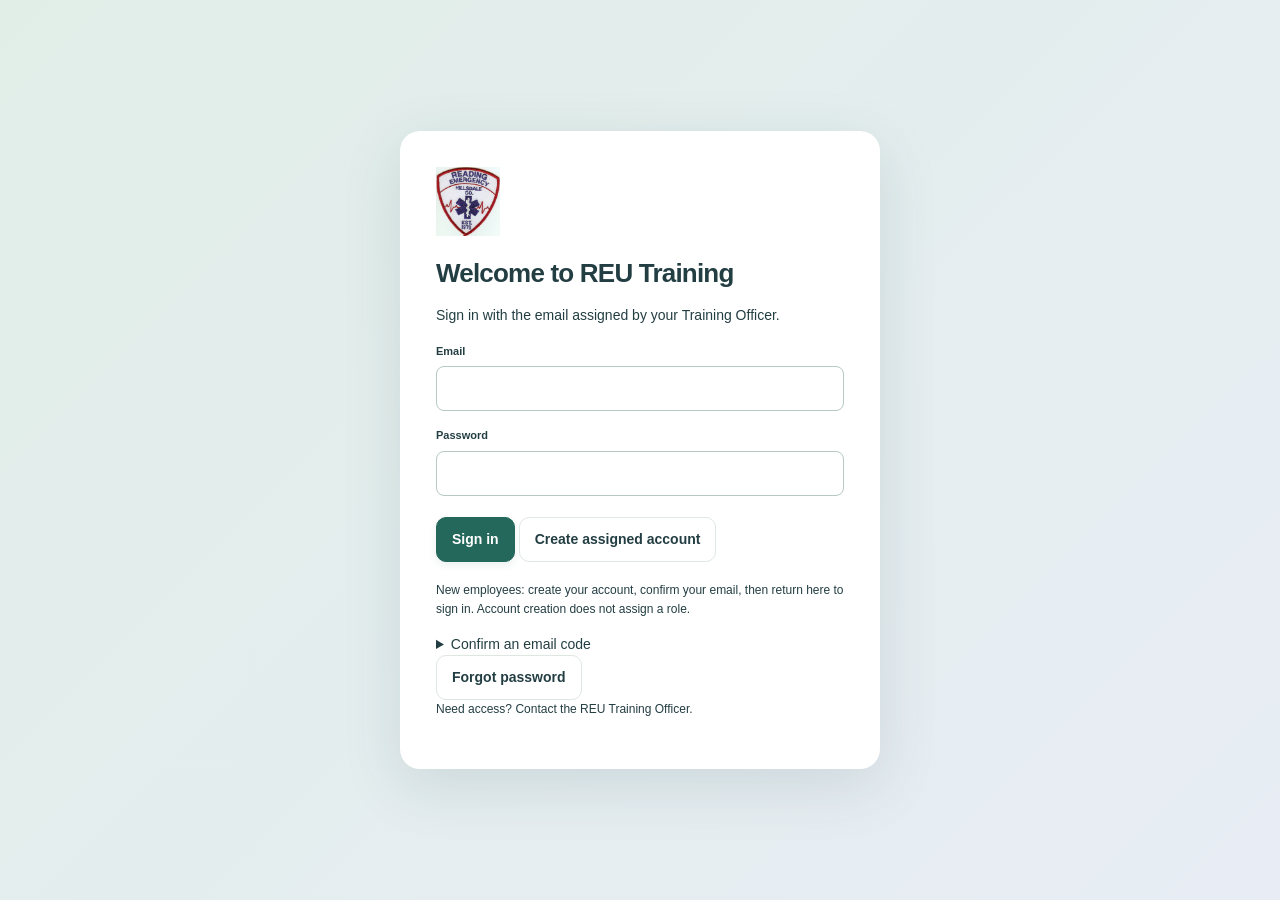
==== docs/index.html @ 84019a0c "Require Admin authenticator verification and harden browser sessions" ====
<!doctype html><html lang="en"><head><meta charset="utf-8"><meta http-equiv="Content-Security-Policy" content="default-src 'none'; script-src 'self' 'unsafe-inline'; style-src 'self' 'unsafe-inline'; img-src 'self' data: blob:; connect-src https://rcdfrljvcpqnpptiteuu.supabase.co; font-src 'self'; object-src 'none'; base-uri 'none'; form-action 'none'; frame-src 'none'; worker-src 'none'"><meta name="referrer" content="no-referrer"><meta name="viewport" content="width=device-width,initial-scale=1"><meta name="description" content="Reading Emergency Unit field training, learning, evaluation, and qualification."><title>REU Field Training Academy</title><link rel="stylesheet" href="./academy.css"><link rel="stylesheet" href="./auth.css"></head><body><div id="app"><div class="initial"><img src="./reu-patch.jpg" alt="Reading Emergency Unit"><h1>REU Field Training Academy</h1><p>Opening your training workspace…</p></div></div><dialog id="modal"><div id="modalContent"></div></dialog><div id="toast" role="status" aria-live="polite"></div><script src="./connection.js"></script><script src="./auth.js?v=20261117-security1"></script><script src="./academy.js" defer></script></body></html>
---- docs/academy.css ----
@import url('https://fonts.googleapis.com/css2?family=DM+Sans:wght@400;500;600;700&family=Manrope:wght@400;500;600;700;800&display=swap');
:root{--navy:#14263c;--ink:#16283c;--muted:#637386;--red:#a42e46;--line:#e0e6ed;--bg:#f4f6f9;--green:#216b51;--amber:#926315;--shadow:0 3px 15px #16283c05}*{box-sizing:border-box}body{margin:0;background:var(--bg);color:var(--ink);font:14px 'DM Sans',Arial,sans-serif;line-height:1.6}h1,h2,h3,h4{font-family:Manrope,Arial,sans-serif;line-height:1.3}h1{font-size:30px;letter-spacing:-.8px;margin:0 0 8px}h2{font-size:19px;margin:0 0 12px}h3{font-size:15px;margin:0 0 7px}p{margin:0 0 14px}button,input,select,textarea{font:inherit}button,a{touch-action:manipulation}button{cursor:pointer}button:disabled{opacity:.45;cursor:not-allowed}button,.button{border:1px solid var(--line);border-radius:8px;background:white;color:var(--ink);padding:10px 15px;font-weight:600;text-decoration:none;display:inline-flex;align-items:center;justify-content:center;gap:7px}.primary{background:var(--red);border-color:var(--red);color:white}.quiet{background:transparent;border-color:transparent;color:var(--muted);padding:7px}.danger{color:#a42e46}.button:hover,button:not(:disabled):hover{filter:brightness(.97)}:focus-visible{outline:3px solid #7996bc;outline-offset:3px}a{color:var(--red)}.layout{display:grid;grid-template-columns:232px minmax(0,1fr);min-height:100vh}.sidebar{background:var(--navy);color:#d2dbe6;position:sticky;top:0;height:100vh;padding:28px 17px;display:flex;flex-direction:column;overflow:auto}.brand{display:flex;gap:12px;align-items:center;text-decoration:none;color:white;padding:0 5px 25px}.brand img{width:42px;height:53px;object-fit:contain}.brand strong{font:800 17px Manrope,sans-serif;letter-spacing:1px}.brand small{display:block;font-size:9px;letter-spacing:1.8px;color:#a9b8cb}.nav-label{font-size:9px;letter-spacing:2px;color:#91a3ba;margin:18px 12px 12px}.nav button{display:flex;width:100%;background:none;color:#b6c3d4;border:0;justify-content:flex-start;text-align:left;padding:11px 13px;margin:3px 0;font-size:12px;font-weight:500;gap:11px}.nav button.active{background:#2b3e57;color:white;border-left:3px solid #cb5973;padding-left:10px}.nav svg{width:17px;height:17px;flex-shrink:0}.side-links{border-top:1px solid #ffffff14;margin-top:22px;padding-top:18px}.side-links a{display:block;color:#9fb0c6;font-size:11px;text-decoration:none;padding:7px 12px}.side-foot{margin-top:auto;padding:25px 12px 0;font-size:10px;color:#8fa1b7}.dot{display:inline-block;width:6px;height:6px;border-radius:50%;background:#73b69c;margin-right:6px}.main{min-width:0}.topbar{height:76px;background:#fff;border-bottom:1px solid var(--line);display:flex;align-items:center;justify-content:space-between;padding:0 36px;gap:16px}.breadcrumb{color:var(--muted);font-size:11px}.identity{display:flex;align-items:center;gap:11px;font-size:11px}.avatar{width:32px;height:32px;border-radius:50%;background:#edf0f4;display:grid;place-items:center;font-weight:700;color:var(--ink)}.role{color:var(--muted);font-size:10px}.mobile-menu{display:none}.content{max-width:1450px;margin:auto;padding:30px 36px 50px}.eyebrow{font-size:9px;letter-spacing:1.8px;font-weight:800;text-transform:uppercase;color:var(--red);margin-bottom:10px}.titlebar{display:flex;justify-content:space-between;gap:20px;align-items:center;margin-bottom:24px}.muted{color:var(--muted)}.small{font-size:11px}.badge{display:inline-block;font-size:10px;font-weight:700;padding:3px 8px;border-radius:5px;background:#edf1f6;color:#53667e;white-space:nowrap}.badge.green{background:#e6f3ec;color:var(--green)}.badge.amber{background:#fbf1de;color:var(--amber)}.badge.red{background:#f9e9ed;color:#a22b44}.notice{padding:14px 18px;background:#edf3f9;border:1px solid #dce5ef;border-radius:8px;font-size:12px;margin-bottom:22px;color:#4d6581}.notice.amber{background:#fff9ed;color:#7d622b;border-color:#eee2c6}.hero{background:var(--navy);border-radius:12px;padding:30px 34px;color:white;display:flex;justify-content:space-between;gap:30px;position:relative;overflow:hidden;margin-bottom:23px}.hero:after{content:'';width:240px;height:240px;border:40px solid #ffffff05;border-radius:50%;position:absolute;right:-70px;top:-100px;pointer-events:none}.hero .eyebrow{color:#e1a6b4}.hero h2{font-size:25px;max-width:700px}.hero p{color:#b9c8da;max-width:640px;font-size:12px}.hero .hero-aside{min-width:150px;z-index:1;text-align:right}.hero strong{font:800 35px Manrope,sans-serif}.grid{display:grid;grid-template-columns:minmax(0,1.7fr) minmax(280px,1fr);gap:22px}.cards{display:grid;grid-template-columns:repeat(3,minmax(0,1fr));gap:18px}.stats{display:grid;grid-template-columns:repeat(4,minmax(0,1fr));gap:16px;margin-bottom:23px}.stat{padding:20px;background:white;border:1px solid var(--line);border-radius:10px;box-shadow:var(--shadow)}.stat label{font-size:10px;color:var(--muted);display:block;margin-bottom:10px}.stat strong{font:800 25px Manrope,sans-serif}.stat small{font-size:10px;color:var(--muted);display:block;margin-top:5px}.card{background:white;border:1px solid var(--line);border-radius:10px;box-shadow:var(--shadow);margin-bottom:21px;overflow:hidden}.cardhead{padding:20px 23px;border-bottom:1px solid var(--line);display:flex;align-items:center;justify-content:space-between;gap:15px}.cardhead h2{margin:0;font-size:15px}.cardbody{padding:23px}.row{padding:17px 23px;border-bottom:1px solid #edf0f5;display:flex;align-items:center;justify-content:space-between;gap:15px}.row:last-child{border-bottom:0}.row h3{font-size:13px}.row p{font-size:11px;color:var(--muted);margin:0}.row .actions{flex-shrink:0}.actions{display:flex;gap:8px;flex-wrap:wrap;align-items:center}.actions button,.actions .button{font-size:11px;padding:8px 12px}.empty{text-align:center;padding:38px 22px;color:var(--muted);font-size:12px}.empty svg{width:32px;height:32px;color:#a6b3c3;display:block;margin:0 auto 12px}.progress{height:6px;border-radius:8px;background:#e9edf3;overflow:hidden;margin:13px 0}.progress span{height:100%;background:var(--red);display:block;border-radius:8px}.phase{display:grid;grid-template-columns:45px minmax(0,1fr);gap:18px}.phase-number{width:37px;height:37px;display:grid;place-items:center;background:#edf1f6;border-radius:50%;font-weight:800;font-size:13px}.phase-number.current{background:var(--red);color:white}.phase-number.done{background:#e6f3ec;color:var(--green)}.phase small{color:var(--muted)}.step-meta{display:flex;justify-content:space-between;gap:10px;font-size:11px;color:var(--muted)}.lesson-card{padding:23px;display:flex;flex-direction:column;min-height:220px}.lesson-card p{font-size:12px;color:var(--muted);flex:1}.lesson-card .actions{margin-top:15px}.pill-row{display:flex;gap:8px;flex-wrap:wrap;margin:0 0 20px}.pill-row button.active{background:var(--navy);color:white;border-color:var(--navy)}.tablewrap{overflow:auto}table{border-collapse:collapse;width:100%;font-size:12px}th{text-align:left;font-size:9px;letter-spacing:.7px;text-transform:uppercase;color:var(--muted);background:#f8fafc}th,td{padding:14px 18px;border-bottom:1px solid #e8edf3;vertical-align:top}tr:last-child td{border-bottom:0}td .actions{white-space:nowrap}label.field{display:flex;flex-direction:column;font-size:11px;font-weight:600;gap:7px;margin:0 0 17px}input,select,textarea{width:100%;border:1px solid #d5dee8;border-radius:7px;padding:10px 11px;background:white;color:var(--ink);font-size:12px;min-height:40px}textarea{min-height:100px;resize:vertical;line-height:1.6}input[type=checkbox],input[type=radio]{width:auto;min-height:auto;margin-right:8px;accent-color:var(--red)}.formgrid{display:grid;grid-template-columns:repeat(2,minmax(0,1fr));gap:0 17px}.check{font-size:12px;display:flex;align-items:flex-start;margin:12px 0;gap:4px}.form-error{color:#a52e47;background:#fff0f3;padding:10px;border-radius:6px;font-size:12px;margin:12px 0}.form-error:empty{display:none}.form-actions{border-top:1px solid var(--line);padding-top:18px;display:flex;justify-content:flex-end;gap:10px;margin-top:22px;position:sticky;bottom:-28px;background:white;padding-bottom:10px}.sectiontitle{margin:25px 0 16px;padding-top:18px;border-top:1px solid var(--line)}.criteria{margin:10px 0;padding-left:22px;font-size:12px}.criteria li{padding:4px 0}.reading{font-size:13px;line-height:1.85;max-width:850px}.reading h3{margin-top:25px;font-size:15px}.reading p{margin-bottom:17px}.reading ul{padding-left:20px}.reading .practice{padding:18px;background:#f1f5f9;border-radius:8px;margin:22px 0}.quiz{margin:20px 0;padding:19px;border:1px solid var(--line);border-radius:8px}.quiz legend{font-weight:700;font-size:12px;padding:0 6px}.quiz label{display:flex;gap:5px;font-size:12px;padding:7px 0;align-items:flex-start}.quiz input{margin-top:5px}.assessment-step{display:grid;grid-template-columns:minmax(0,1fr) 150px;gap:15px;align-items:center;margin:12px 0;padding:12px;background:#f8fafc;border-radius:7px;font-size:12px}.details{padding:16px 22px;border-bottom:1px solid var(--line)}.details summary{cursor:pointer;font-weight:700;font-size:12px;display:flex;justify-content:space-between;gap:15px}.details[open] summary{margin-bottom:17px}.initial{max-width:500px;padding:50px 30px;margin:10vh auto;text-align:center}.initial img{width:80px;margin-bottom:25px}.initial h1{font-size:25px}.initial p{color:var(--muted)}dialog{width:min(940px,94vw);max-height:91vh;border:0;border-radius:12px;box-shadow:0 24px 100px #0b19294d;padding:0;color:var(--ink)}dialog::backdrop{background:#0c1c36a8;backdrop-filter:blur(2px)}.modal-head{padding:24px 28px;border-bottom:1px solid var(--line);display:flex;justify-content:space-between;align-items:flex-start;gap:15px}.modal-head h2{margin:0;font-size:21px}.modal-body{padding:24px 28px}.modal-head button{padding:5px 10px;font-size:18px}.encounter{padding:15px;border:1px solid var(--line);border-radius:8px;margin:12px 0}.encounter .formgrid{grid-template-columns:2fr 1fr 1fr}.encounter .check{display:inline-flex;margin-right:14px;font-size:11px}.enrollment-select{min-width:180px;max-width:240px}.status-list{list-style:none;padding:0;margin:0}.status-list li{display:flex;gap:10px;padding:10px 0;border-bottom:1px solid #eef1f5;font-size:12px}.status-icon{color:var(--green);font-weight:800}.status-icon.pending{color:#9a731e}.footer{font-size:9px;color:#8b98a9;letter-spacing:1px;margin-top:35px;display:flex;justify-content:space-between}.wide-label{display:flex;gap:12px;justify-content:space-between;align-items:center}.reference{padding:20px}.reference a{font-size:11px}.tabs{display:flex;gap:7px;flex-wrap:wrap;margin:0 0 22px}.tabs button{font-size:11px}.tabs button.active{background:var(--navy);color:white}.course-outline{display:grid;grid-template-columns:repeat(4,1fr);gap:12px;margin:20px 0}.course-outline div{border:1px solid var(--line);padding:16px;border-radius:8px;font-size:11px}.course-outline strong{font-size:21px;display:block}#toast{display:none;position:fixed;bottom:25px;right:25px;background:var(--navy);color:white;padding:13px 20px;border-radius:8px;font-size:12px;z-index:20;max-width:85vw}.form-note{font-size:11px;color:var(--muted);line-height:1.7}.mono{font-family:monospace}.spacer{height:10px}@media(max-width:1050px){.layout{grid-template-columns:205px minmax(0,1fr)}.content{padding:26px}.topbar{padding:0 26px}.grid{grid-template-columns:1fr}.cards{grid-template-columns:repeat(2,minmax(0,1fr))}.stats{gap:10px}.stat{padding:15px}.stat strong{font-size:22px}}@media(max-width:720px){.layout{display:block}.sidebar{position:fixed;z-index:10;width:245px;left:-250px;transition:left .2s}.sidebar.open{left:0;box-shadow:0 0 0 100vw #12243d88}.topbar{height:65px;padding:0 18px}.mobile-menu{display:inline-flex;padding:6px 10px}.breadcrumb{display:none}.content{padding:23px 17px}.titlebar{align-items:flex-start;flex-direction:column;gap:12px}h1{font-size:25px}.hero{padding:24px;flex-direction:column}.hero .hero-aside{text-align:left}.hero h2{font-size:22px}.stats{grid-template-columns:repeat(2,minmax(0,1fr))}.cards{grid-template-columns:1fr}.formgrid,.encounter .formgrid{grid-template-columns:1fr}.row{padding:16px;align-items:flex-start;flex-wrap:wrap}.cardhead,.cardbody{padding:18px}.assessment-step{grid-template-columns:1fr}.modal-head,.modal-body{padding:20px}.identity>div:not(.avatar){max-width:180px;overflow:hidden;text-overflow:ellipsis}.course-outline{grid-template-columns:repeat(2,1fr)}.form-actions{bottom:-20px;flex-wrap:wrap}.enrollment-select{max-width:100%;width:100%}}@media print{.sidebar,.topbar,.actions,button,.footer{display:none!important}.layout{display:block}.content{padding:0}.card{box-shadow:none;break-inside:avoid}.reading{max-width:none}body{background:white}}
.presentation-entry{font-size:12px;padding:8px 12px;white-space:nowrap}.presentation-banner{background:#fff7e7;border:1px solid #dca84d;border-radius:12px;padding:18px 20px;margin-bottom:24px;display:flex;gap:18px;align-items:center;justify-content:space-between}.presentation-banner strong{font-size:12px;letter-spacing:.08em;color:#6a4512}.presentation-banner p{font-size:12px;margin:5px 0 0;color:#745b36}.presentation-controls{display:flex;gap:10px;align-items:end;flex-wrap:wrap}.presentation-controls label{font-size:11px;font-weight:600;display:grid;gap:4px}.presentation-controls select{max-width:225px;font-size:12px}.management-intro{display:flex;align-items:center;gap:40px;background:#132f48;color:#fff;padding:32px;border-radius:14px;margin-bottom:24px}.management-intro h2{font-size:30px;line-height:1.2;margin:10px 0 14px;color:white}.management-intro p{max-width:720px;line-height:1.65;color:#d7e0e8}.management-intro .eyebrow{color:#afc7da}.management-intro img{width:130px;height:130px;object-fit:contain;border-radius:12px}.management-intro .actions button{background:#fff;color:#17344b}.tour-grid{display:grid;grid-template-columns:1fr 1fr;gap:24px}.tour-stop{display:flex;gap:14px;align-items:flex-start;border-top:1px solid #dfe5ea;padding-top:18px}.tour-stop>span{display:grid;place-items:center;width:32px;height:32px;flex-shrink:0;border-radius:50%;color:#ae2839;background:#faedf0;font-weight:700}.tour-stop h3{margin:0 0 7px}.tour-stop p{font-size:13px;color:#526477;line-height:1.55;margin:0 0 13px}.rollout-list{padding-left:22px;line-height:1.65}.rollout-list li{margin-bottom:12px}@media(max-width:1000px){.presentation-banner{align-items:flex-start;flex-direction:column}.presentation-entry{display:none}}@media(max-width:650px){.tour-grid{grid-template-columns:1fr}.management-intro{padding:23px}.management-intro img{display:none}.management-intro h2{font-size:25px}.presentation-controls{width:100%}.presentation-controls label{width:100%}.presentation-controls select{max-width:none;width:100%}}
.calendar-scroll{overflow-x:auto}.calendar-grid{display:grid;grid-template-columns:repeat(7,minmax(100px,1fr));min-width:730px;border:1px solid #e1e6eb}.calendar-weekday{background:#eff3f6;padding:10px;text-align:center;font-size:12px;font-weight:700}.calendar-day{min-height:110px;padding:9px;border-right:1px solid #e1e6eb;border-top:1px solid #e1e6eb;background:white}.calendar-day>strong{font-size:12px}.calendar-day.outside{background:#f7f9fa;color:#9ca9b5}.calendar-day.today{box-shadow:inset 0 0 0 2px #266b8c}.calendar-event{display:block;width:100%;font-size:11px;line-height:1.5;text-align:left;background:#eaf2f8;color:#153d58;border:0;border-left:3px solid #ae2839;padding:6px;margin-top:7px;white-space:normal}.calendar-event small{font-size:10px}.calendar-toolbar{display:flex;justify-content:space-between;align-items:center;margin-bottom:16px;gap:12px}.shift-reminder{display:flex;align-items:center;justify-content:space-between;gap:18px;border:1px solid #dca84d;background:#fff7e7;border-radius:12px;padding:17px 20px;margin-bottom:22px}.shift-reminder strong{color:#684819}.shift-reminder p{font-size:12px;margin:6px 0 0;color:#745b36}.reminder-item{padding:14px 0;border-bottom:1px solid #dce3e9}.reminder-item p{font-size:13px;line-height:1.6}@media(max-width:650px){.shift-reminder{align-items:flex-start;flex-direction:column}.calendar-toolbar h3{font-size:16px}.calendar-toolbar button{font-size:11px;padding:8px}}
.signout-link{font-size:12px;color:#526477;white-space:nowrap}
.role-switch-bar{display:flex;align-items:center;justify-content:space-between;gap:16px;background:#fff;border:1px solid #d6e0e7;border-radius:12px;padding:15px 18px;margin-bottom:18px}.role-switch-bar strong{font-size:14px;color:#17354d;display:block}.role-switch-bar small{display:block;font-size:12px;color:#647789;margin-top:4px}.role-switch-options{display:flex;gap:7px;flex-wrap:wrap}.role-switch-options button{min-width:70px;padding:9px 15px}.role-switch-options button.selected{background:#17354d;color:#fff;border-color:#17354d}.role-switch-options .return-admin{color:#8d273a;border-color:#e1c8ce}@media(max-width:650px){.role-switch-bar{align-items:flex-start;flex-direction:column}.role-switch-options{width:100%}.role-switch-options button{flex:1}.role-switch-options .return-admin{flex-basis:100%}}

.pqs-item{border:1px solid #d6e0e7;border-radius:10px;padding:16px;margin:16px 0;break-inside:avoid}.pqs-item h3{margin:8px 0 12px}.pqs-item .field{margin-bottom:10px}
/* Task-led navigation and home page. */
.admin-navigation{border-top:1px solid #ffffff24;margin-top:18px;padding-top:14px}.admin-navigation summary{cursor:pointer;font-weight:600;font-size:12px;padding:10px 13px;color:#c4d0de}.role-tools{margin-bottom:16px;border:1px solid var(--line);border-radius:9px;background:#fff}.role-tools>summary{cursor:pointer;padding:10px 14px;font-size:12px;color:var(--muted);display:flex;justify-content:space-between;gap:12px}.role-tools>summary span{font-weight:700;color:var(--ink)}.role-tools .role-switch-bar{margin:0;border:0;border-top:1px solid var(--line);border-radius:0;flex-wrap:wrap}.section-navigation{display:flex;gap:6px;flex-wrap:wrap;margin:0 0 24px;padding-bottom:14px;border-bottom:1px solid var(--line)}.section-navigation button{padding:8px 12px;font-size:12px;background:transparent;border-color:transparent}.section-navigation button.selected{background:var(--navy);color:white}.section-navigation .section-home{border-color:var(--line);background:white;margin-right:6px}.next-action{display:grid;grid-template-columns:minmax(0,1fr) 230px;gap:30px;background:white;border:1px solid var(--line);border-left:5px solid var(--red);border-radius:12px;padding:28px;margin-bottom:24px}.next-action h2{font-size:25px;margin:8px 0 10px}.next-action p{color:var(--muted);max-width:650px}.current-phase{border-left:1px solid var(--line);padding-left:24px;display:flex;flex-direction:column;justify-content:center;gap:8px}.current-phase strong{font-size:28px;line-height:1.2}.current-phase small{color:var(--muted)}.current-phase span{font-size:13px}.home-actions{display:grid;grid-template-columns:repeat(3,minmax(0,1fr));gap:18px;margin-bottom:24px}.home-tile{background:white;border:1px solid var(--line);border-radius:12px;padding:24px;display:flex;flex-direction:column;align-items:flex-start}.home-tile>svg{width:25px;height:25px;color:var(--red);margin-bottom:16px}.home-tile h2{font-size:18px}.home-tile p{color:var(--muted);font-size:13px;flex:1}.home-tile button{width:100%;font-size:12px}.nav .nav-label{margin-top:22px}.pqs-item textarea{min-height:60px}@media(max-width:900px){.home-actions{grid-template-columns:1fr}.next-action{grid-template-columns:1fr}.current-phase{border-left:0;border-top:1px solid var(--line);padding:16px 0 0;gap:4px}.current-phase strong{font-size:22px}.next-action{padding:20px;gap:15px}.section-navigation{gap:3px}.section-navigation button{padding:8px 9px}}
.readable-field{padding:10px 0;border-bottom:1px solid var(--line)}.readable-field>strong{display:block;font-size:12px;color:var(--muted);margin-bottom:4px}.reading pre{white-space:pre-wrap}.reu-run input,.reu-run select{width:100%;padding:9px;border:1px solid var(--line);border-radius:7px}.role-tools .actions{flex-wrap:wrap}.nav button{font-size:12px}
/* A warmer REU welcome, with the same working navigation and safety states. */
:root{--navy:#173b43;--ink:#233e43;--muted:#586f70;--red:#95394c;--line:#dfe7e2;--bg:#f6f5f0;--green:#216b51;--amber:#805912;--shadow:0 5px 20px #254b4210}body{background:radial-gradient(ellipse at 85% 0,#e9f0e9 0,transparent 52%),var(--bg);font-size:14px}.sidebar{background:linear-gradient(165deg,#204b51 0%,#173a43 58%,#122d38 100%);padding-top:30px}.brand{border-bottom:1px solid #ffffff1c;margin-bottom:5px}.brand img{width:47px;height:58px}.brand small{color:#c0d4d2}.nav-label{color:#b3d0c9;font-size:9px;letter-spacing:1.4px}.nav button{color:#d1e0dd;padding:12px 13px;border-radius:10px;margin:5px 0;transition:background .16s}.nav button:hover{background:#ffffff10}.nav button.active{background:#ffffff17;border-left:3px solid #e0bb7b;color:#fff}.side-links a{color:#c2d7d1;font-size:12px}.side-foot{color:#b1ccc5}.admin-navigation summary{color:#d9e6df}.topbar{background:#ffffffb8;border-bottom-color:#e1e6df;backdrop-filter:blur(12px)}.identity .avatar{background:#dfebe3;color:#29564d}.breadcrumb{font-size:12px}.content{padding-top:24px}.role-tools{background:#ffffffb3;border-radius:12px;border-color:#e1e7df;box-shadow:none}.role-tools>summary{padding:10px 16px}.welcome-panel{display:flex;justify-content:space-between;align-items:center;gap:36px;position:relative;overflow:hidden;background:linear-gradient(115deg,#e4eee3 0%,#edf2e8 60%,#f7f1e4 100%);border:1px solid #d6e2d5;border-radius:22px;padding:36px 40px;margin-bottom:26px;box-shadow:0 9px 28px #2b514510}.welcome-panel:before{content:'';position:absolute;right:-70px;top:-120px;width:430px;height:430px;border:1px solid #bbcfc280;border-radius:50%;pointer-events:none}.welcome-panel:after{content:'';position:absolute;right:-25px;top:-70px;width:330px;height:330px;border:1px solid #bbcfc270;border-radius:50%;pointer-events:none}.welcome-copy{position:relative;z-index:1}.welcome-tag{font-size:10px;font-weight:800;letter-spacing:1.8px;color:#3a6655;display:block;margin-bottom:14px}.welcome-panel h1{font-size:38px;line-height:1.2;letter-spacing:-1.1px;color:#21483e;margin-bottom:12px}.welcome-panel p{font-size:16px;line-height:1.5;color:#3d6258;margin-bottom:10px}.welcome-context{font-size:13px;color:#4f6b62;max-width:620px}.welcome-selection{margin-top:20px}.welcome-selection select{background:#ffffffc9;border-color:#c6d7c9;max-width:100%}.welcome-emblem{position:relative;z-index:1;display:flex;flex-direction:column;align-items:center;gap:15px;flex-shrink:0;padding:0 20px}.welcome-emblem img{height:118px;width:94px;object-fit:contain;filter:drop-shadow(0 6px 8px #294a3920)}.welcome-emblem span{font-size:11px;font-weight:700;letter-spacing:.7px;color:#426254}.card{border-radius:16px;border-color:#e0e7df;box-shadow:var(--shadow);margin-bottom:23px}.cardhead{background:linear-gradient(100deg,#fbfcf9,#fff);border-bottom-color:#e7ece5;padding:20px 24px}.cardhead h2{color:#2b5148;font-size:16px}.cardbody{padding:24px}.cardhead h2:before{content:'';display:inline-block;width:7px;height:7px;border-radius:50%;background:#86aa8e;margin-right:10px;vertical-align:middle}.stat{border-radius:15px;padding:22px;border:1px solid #dce6dd;box-shadow:0 3px 12px #20433708;background:#fff}.stat:nth-child(2){background:#edf4f1}.stat:nth-child(3){background:#fbf4e7}.stat:nth-child(4){background:#f4f0f5}.stat strong{color:#2a5148;font-size:29px}.stat label{font-size:12px;color:#4d6760}.stat small{font-size:11px;color:#5f716c}.actions button,.actions .button{font-size:12px;padding:10px 15px}.primary{background:#24675b;border-color:#24675b;box-shadow:0 3px 8px #24675b18}.primary:not(:disabled):hover{background:#1e584d;filter:none}.danger{color:#a42e46}.badge{border-radius:20px;padding:4px 10px;font-size:11px}.badge.red{background:#f9e3e7;color:#8c2338}.badge.amber{background:#fff1ce;color:#755113}.notice{border-radius:12px;background:#edf3f0;border-color:#d9e5dd;color:#3f6255}.notice.amber{background:#fff8e9;border-color:#e9d7af;color:#795a22}.empty{background:#fafbf8;border-radius:12px;color:#5c7368;font-size:13px;padding:32px 22px}.empty svg{color:#89a696}.row{border-bottom-color:#e9eee8}.row h3{font-size:14px}.row p{font-size:12px}.small{font-size:12px}.eyebrow{color:#356b59;font-size:10px}.titlebar{margin-top:7px}.titlebar h1{color:#23483e}button,.button{border-radius:10px}.pqs-item{border-radius:13px;background:#fbfcf9;border-color:#dfe8de}.modal-head{background:#f0f5ed}.footer{color:#647b70}.section-navigation button.selected{background:#28594e}.progress span{background:#427e66}.home-tile,.next-action{border-radius:16px}.home-tile h2{color:#2b5148}.home-tile>svg{color:#477b61}@media(max-width:800px){.welcome-panel{padding:28px;gap:18px}.welcome-panel h1{font-size:31px}.welcome-emblem{padding:0}.welcome-emblem img{height:92px;width:74px}.welcome-emblem span{display:none}}@media(max-width:520px){.welcome-panel{padding:25px 20px;align-items:flex-start;border-radius:17px}.welcome-tag{font-size:9px;letter-spacing:1.1px;max-width:200px}.welcome-panel h1{font-size:28px}.welcome-panel p{font-size:14px}.welcome-emblem img{height:68px;width:54px}.welcome-context{font-size:12px}.cardbody{padding:19px}.cardhead{padding:18px 19px}.stats{gap:10px}.stat{padding:17px}.stat strong{font-size:25px}}@media(prefers-reduced-motion:reduce){*{transition:none!important;scroll-behavior:auto!important}}

.personal-theme{display:flex;align-items:center;gap:7px;font-size:11px;font-weight:600;white-space:nowrap;margin-left:auto}.personal-theme select{max-width:150px;padding:6px;border:1px solid var(--line);border-radius:7px;background:#fff;color:var(--ink)}
:root[data-theme="contrast"]{--ink:#000;--muted:#333;--line:#666}.nav button.active{border-left-color:var(--red)}
@media(max-width:650px){.topbar{height:auto;min-height:76px;flex-wrap:wrap;padding:12px 16px;gap:10px}.personal-theme{order:5;width:100%;justify-content:flex-end}.personal-theme select{max-width:180px}}
@media print{.personal-theme{display:none}}
/* Personal palettes cover the entire workspace. */
:root[data-theme]{--surface:#fff;--soft:#edf2f7;--ink:#16283c;--muted:#536477;--line:#d1dce6;--hero-a:#e1e9f2;--hero-b:#f2f5fa}
:root[data-theme="ocean"]{--bg:#dcecf8;--surface:#f5fbff;--soft:#cce3f6;--hero-a:#a7d2f2;--hero-b:#e4f3ff;--line:#a9cbe3;--ink:#12344d;--muted:#365c77}
:root[data-theme="forest"]{--bg:#dce9da;--surface:#f6faf1;--soft:#d1e4c6;--hero-a:#b5d1a5;--hero-b:#e7f2dc;--line:#b1c8a4;--ink:#203c28;--muted:#45604a}
:root[data-theme="lavender"]{--bg:#e9def3;--surface:#fcf8ff;--soft:#dfcbed;--hero-a:#c9afe0;--hero-b:#efe2fa;--line:#c8aedc;--ink:#362445;--muted:#655074}
:root[data-theme="warm"]{--bg:#efe1cc;--surface:#fffbf3;--soft:#ebd5b5;--hero-a:#dcc09a;--hero-b:#faecd5;--line:#cfb48f;--ink:#423021;--muted:#715b45}
:root[data-theme="contrast"]{--bg:#fff;--surface:#fff;--soft:#eee;--ink:#000;--muted:#222;--line:#333;--hero-a:#ddd;--hero-b:#fff}
:root[data-theme="dark"]{--bg:#101722;--surface:#1c2939;--soft:#293b50;--hero-a:#263d56;--hero-b:#1b293b;--ink:#f0f5fc;--muted:#bdcce0;--line:#52677f;color-scheme:dark}
:root[data-theme] body{background:var(--bg);color:var(--ink)}
:root[data-theme] .sidebar{background:linear-gradient(155deg,var(--navy),#101d29);color:#fff}
:root[data-theme] .topbar{background:var(--surface);border-color:var(--line)}
:root[data-theme] :is(.card,.stat,.home-tile,.next-action,.role-tools,.modal,.modal-content,.form-actions){background:var(--surface);border-color:var(--line);color:var(--ink)}
:root[data-theme] :is(.cardhead,.modal-head,.pqs-item,.practice,.empty,.avatar,.phase-number){background:var(--soft);border-color:var(--line);color:var(--ink)}
:root[data-theme] .welcome-panel{background:linear-gradient(115deg,var(--hero-a),var(--hero-b));border-color:var(--line);color:var(--ink)}
:root[data-theme] .welcome-panel :is(h1,p,.eyebrow){color:var(--ink)}
:root[data-theme] :is(button,.button,input,select,textarea){background:var(--surface);color:var(--ink);border-color:var(--line)}
:root[data-theme] :is(.primary,.phase-number.current){background:var(--red);border-color:var(--red);color:#fff}
:root[data-theme] .nav button{background:transparent;color:#e0e9f3;border:0}
:root[data-theme] .nav button.active{background:#ffffff26;color:#fff;border-left:3px solid #fff}
:root[data-theme] :is(.muted,.small,.breadcrumb,.role){color:var(--muted)}
:root[data-theme="dark"] :is(th,td,.row,.field,.readable-field){border-color:var(--line);color:var(--ink)}
:root[data-theme="dark"] :is(th,tr:nth-child(even)){background:var(--soft)}
:root[data-theme="dark"] a{color:#91c7ff}
:root[data-theme="dark"] .notice:not(.amber){background:#293b50;color:#e0ebf8;border-color:#52677f}
---- docs/auth.css ----
.auth-screen{min-height:100vh;display:grid;place-items:center;padding:30px;background:linear-gradient(135deg,#e1eee8,#e8edf5)}.auth-card{width:min(100%,480px);padding:36px;border-radius:20px;background:#fff;box-shadow:0 16px 60px #173f4620}.auth-card h1{font-size:26px;margin:14px 0}.auth-card .field{display:grid;gap:6px;margin:16px 0}.auth-card input{width:100%;padding:12px;border:1px solid #b7c8c7;border-radius:8px}.auth-card form>button{margin:5px 4px 5px 0}.auth-card [role=status]{margin-top:14px;overflow-wrap:anywhere}
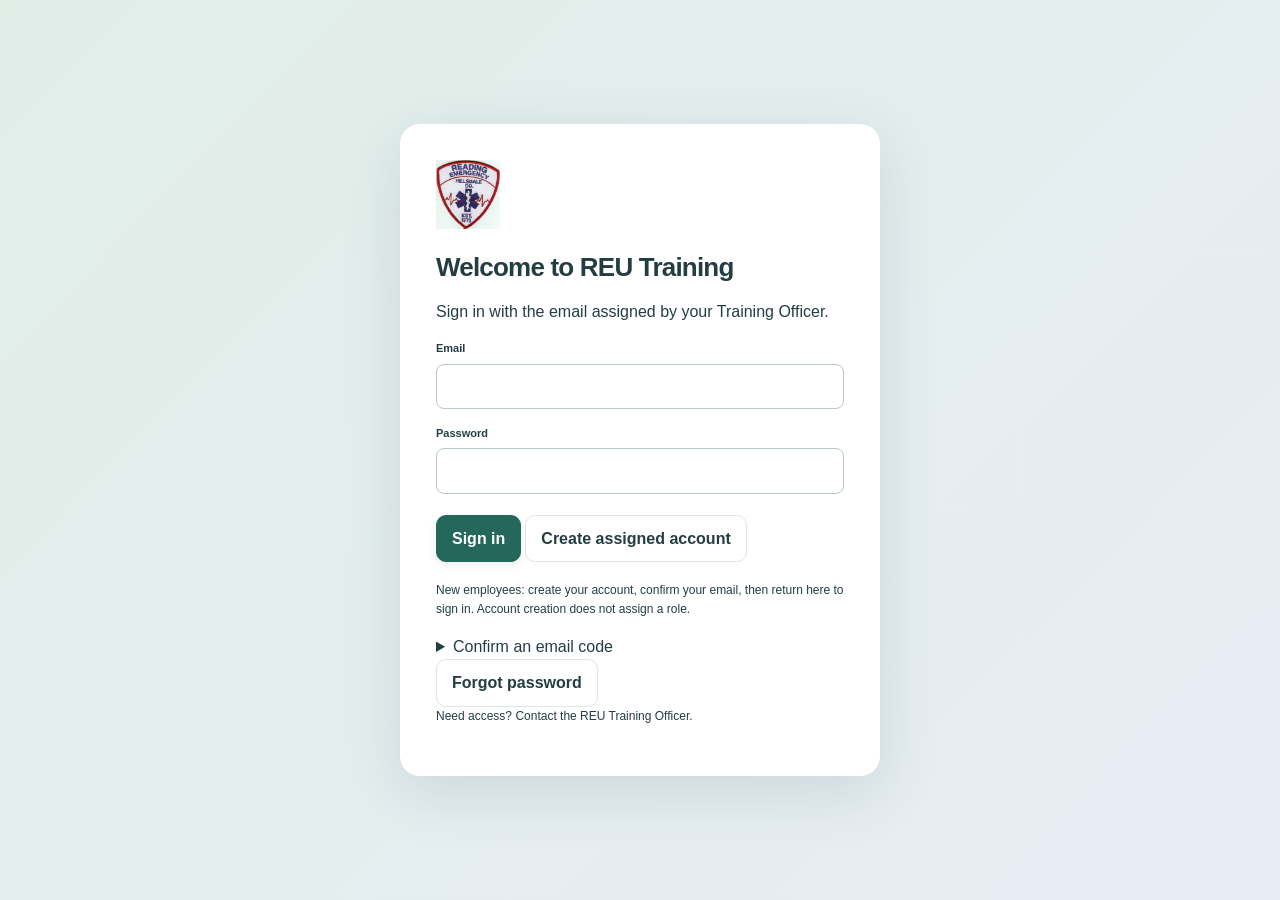
==== commit f54391c0: "Simplify REU headers and improve form entry, draft saves and submission feedback" ====
--- a/docs/index.html
+++ b/docs/index.html
@@ -1 +1 @@
-<!doctype html><html lang="en"><head><meta charset="utf-8"><meta http-equiv="Content-Security-Policy" content="default-src 'none'; script-src 'self' 'unsafe-inline'; style-src 'self' 'unsafe-inline'; img-src 'self' data: blob:; connect-src https://rcdfrljvcpqnpptiteuu.supabase.co; font-src 'self'; object-src 'none'; base-uri 'none'; form-action 'none'; frame-src 'none'; worker-src 'none'"><meta name="referrer" content="no-referrer"><meta name="viewport" content="width=device-width,initial-scale=1"><meta name="description" content="Reading Emergency Unit field training, learning, evaluation, and qualification."><title>REU Field Training Academy</title><link rel="stylesheet" href="./academy.css"><link rel="stylesheet" href="./auth.css"></head><body><div id="app"><div class="initial"><img src="./reu-patch.jpg" alt="Reading Emergency Unit"><h1>REU Field Training Academy</h1><p>Opening your training workspace…</p></div></div><dialog id="modal"><div id="modalContent"></div></dialog><div id="toast" role="status" aria-live="polite"></div><script src="./connection.js"></script><script src="./auth.js?v=20261117-security1"></script><script src="./academy.js" defer></script></body></html>
+<!doctype html><html lang="en"><head><meta charset="utf-8"><meta http-equiv="Content-Security-Policy" content="default-src 'none'; script-src 'self' 'unsafe-inline'; style-src 'self' 'unsafe-inline'; img-src 'self' data: blob:; connect-src https://rcdfrljvcpqnpptiteuu.supabase.co; font-src 'self'; object-src 'none'; base-uri 'none'; form-action 'none'; frame-src 'none'; worker-src 'none'"><meta name="referrer" content="no-referrer"><meta name="viewport" content="width=device-width,initial-scale=1"><meta name="description" content="Reading Emergency Unit field training, learning, evaluation, and qualification."><title>REU Field Training Academy</title><link rel="stylesheet" href="./academy.css?v=20261124-friendly-forms"><link rel="stylesheet" href="./auth.css"></head><body><div id="app"><div class="initial"><img src="./reu-patch.jpg" alt="Reading Emergency Unit"><h1>REU Field Training Academy</h1><p>Opening your training workspace…</p></div></div><dialog id="modal"><div id="modalContent"></div></dialog><div id="toast" role="status" aria-live="polite"></div><script src="./connection.js"></script><script src="./auth.js?v=20261117-authenticator-all"></script><script src="./academy.js?v=20261124-friendly-forms" defer></script><script src="./workspaces.js?v=20261124-friendly-forms" defer></script><script src="./final-review.js?v=20261124-friendly-forms" defer></script><script src="./form-experience.js?v=20261124-friendly-forms" defer></script></body></html>
--- a/docs/academy.css
+++ b/docs/academy.css
@@ -40,3 +40,9 @@
 :root[data-theme="dark"] :is(th,tr:nth-child(even)){background:var(--soft)}
 :root[data-theme="dark"] a{color:#91c7ff}
 :root[data-theme="dark"] .notice:not(.amber){background:#293b50;color:#e0ebf8;border-color:#52677f}
+
+.qualification-steps{display:grid;grid-template-columns:repeat(auto-fit,minmax(210px,1fr));gap:14px;margin:22px 0}.qualification-step{display:flex;gap:12px;padding:20px;border:1px solid var(--line,#dbe3eb);border-radius:16px;background:var(--surface,#fff)}.qualification-step h3{margin:0 0 10px;font-size:16px}.qualification-step p{font-size:13px;margin:8px 0 0}.step-number{display:grid;place-items:center;flex-shrink:0;width:32px;height:32px;border-radius:50%;background:var(--red,#a42e46);color:#fff;font-weight:800}.online-checklist-row{display:grid;grid-template-columns:minmax(0,1fr) 170px;align-items:center;gap:20px;padding:15px 0;border-bottom:1px solid var(--line,#dbe3eb)}.online-checklist-row label{margin:0}.save-status{position:sticky;top:0;padding:12px;border-radius:8px;background:var(--surface,#edf6f3);border:1px solid var(--line,#dbe3eb);z-index:2}.candidate-answer{white-space:pre-wrap;padding:18px;border-left:4px solid var(--red,#a42e46);background:var(--bg,#f4f6f9);overflow-wrap:anywhere}@media(max-width:600px){.qualification-steps{grid-template-columns:1fr}.online-checklist-row{grid-template-columns:1fr;gap:10px}}
+
+/* Clear task titles and comfortable form entry. REU branding remains in the navigation and paperwork. */
+body{font-size:16px}.titlebar .small{font-size:1rem}.breadcrumb{font-size:1rem}.nav button{font-size:.95rem}.side-foot{font-size:.85rem}.welcome-panel{padding:26px 30px}.welcome-context{margin-top:10px}.welcome-tag{font-size:.85rem;letter-spacing:.08em}.modal-head{position:sticky;top:0;z-index:4;background:var(--surface,#fff);border-bottom:1px solid var(--line);padding:20px 26px}.modal-head h2{font-size:1.4rem;margin:0}.modal-head>button{min-width:44px;min-height:44px}.modal-body{padding:24px 26px}.modal-body .field{display:flex;flex-direction:column;gap:6px;margin-bottom:18px;font-size:1rem}.modal-body input:not([type=checkbox]):not([type=radio]),.modal-body select,.modal-body textarea{min-height:48px;font-size:1rem;max-width:100%;border-radius:8px}.modal-body textarea{min-height:100px;resize:vertical;line-height:1.5}.modal-body .check{padding:12px 0;align-items:flex-start;line-height:1.5}.modal-body input[type=checkbox],.modal-body input[type=radio]{width:20px;height:20px;flex-shrink:0;margin-top:3px}.form-section{min-width:0;border:1px solid var(--line);border-radius:12px;padding:22px;margin:0 0 22px}.form-section legend{padding:0 8px;font-size:1.1rem;font-weight:700}.form-intro,.form-progress{padding:14px 16px;border-radius:8px;background:var(--bg);color:var(--ink);line-height:1.6}.form-progress{font-size:.9rem;margin-bottom:22px}.form-error:not(:empty){border:1px solid #b43b45;background:#fff1f2;color:#88222c;padding:14px;border-radius:8px}.form-error:empty{display:none}.modal-body .form-actions,.modal-body #activeForm>.actions{position:sticky;bottom:-24px;background:var(--surface,#fff);border-top:1px solid var(--line);padding:16px 0;margin-top:24px;z-index:3;gap:10px;display:flex;flex-wrap:wrap}.modal-body .form-actions button,.modal-body #activeForm>.actions button{min-height:48px}.online-checklist-row{padding:18px;margin:14px 0;border:1px solid var(--line);border-radius:10px}.online-checklist-row[hidden],#reuRuns[hidden]{display:none!important}.online-checklist-row strong{font-size:1rem}.checklist-navigation{display:flex;align-items:center;justify-content:space-between;gap:12px;flex-wrap:wrap;padding:12px 0}.checklist-navigation span,.checklist-completion{font-size:.95rem;font-weight:600}.modal-body .quiz{padding:20px;margin-bottom:20px}.modal-body .quiz label{padding:10px;display:flex;gap:12px;align-items:flex-start}.modal-body .small,.modal-body .form-note{font-size:.9rem}.form-section .formgrid{gap:16px}.modal-body .reu-run{margin:20px 0;padding:20px}.modal-body [aria-busy=true]{cursor:progress}button:focus-visible,input:focus-visible,select:focus-visible,textarea:focus-visible{outline:3px solid #417eb2;outline-offset:3px}
+@media(max-width:640px){.modal-body{padding:18px 16px}.modal-head{padding:18px 16px}.form-section{padding:16px}.modal-body .formgrid{grid-template-columns:1fr}.modal-body .form-actions,.modal-body #activeForm>.actions{bottom:-18px}.modal-body .form-actions button,.modal-body #activeForm>.actions button{flex:1 1 140px}.checklist-navigation{justify-content:center}.checklist-navigation span{order:-1;width:100%;text-align:center}.welcome-panel{padding:20px}.content{padding:20px 14px}}
